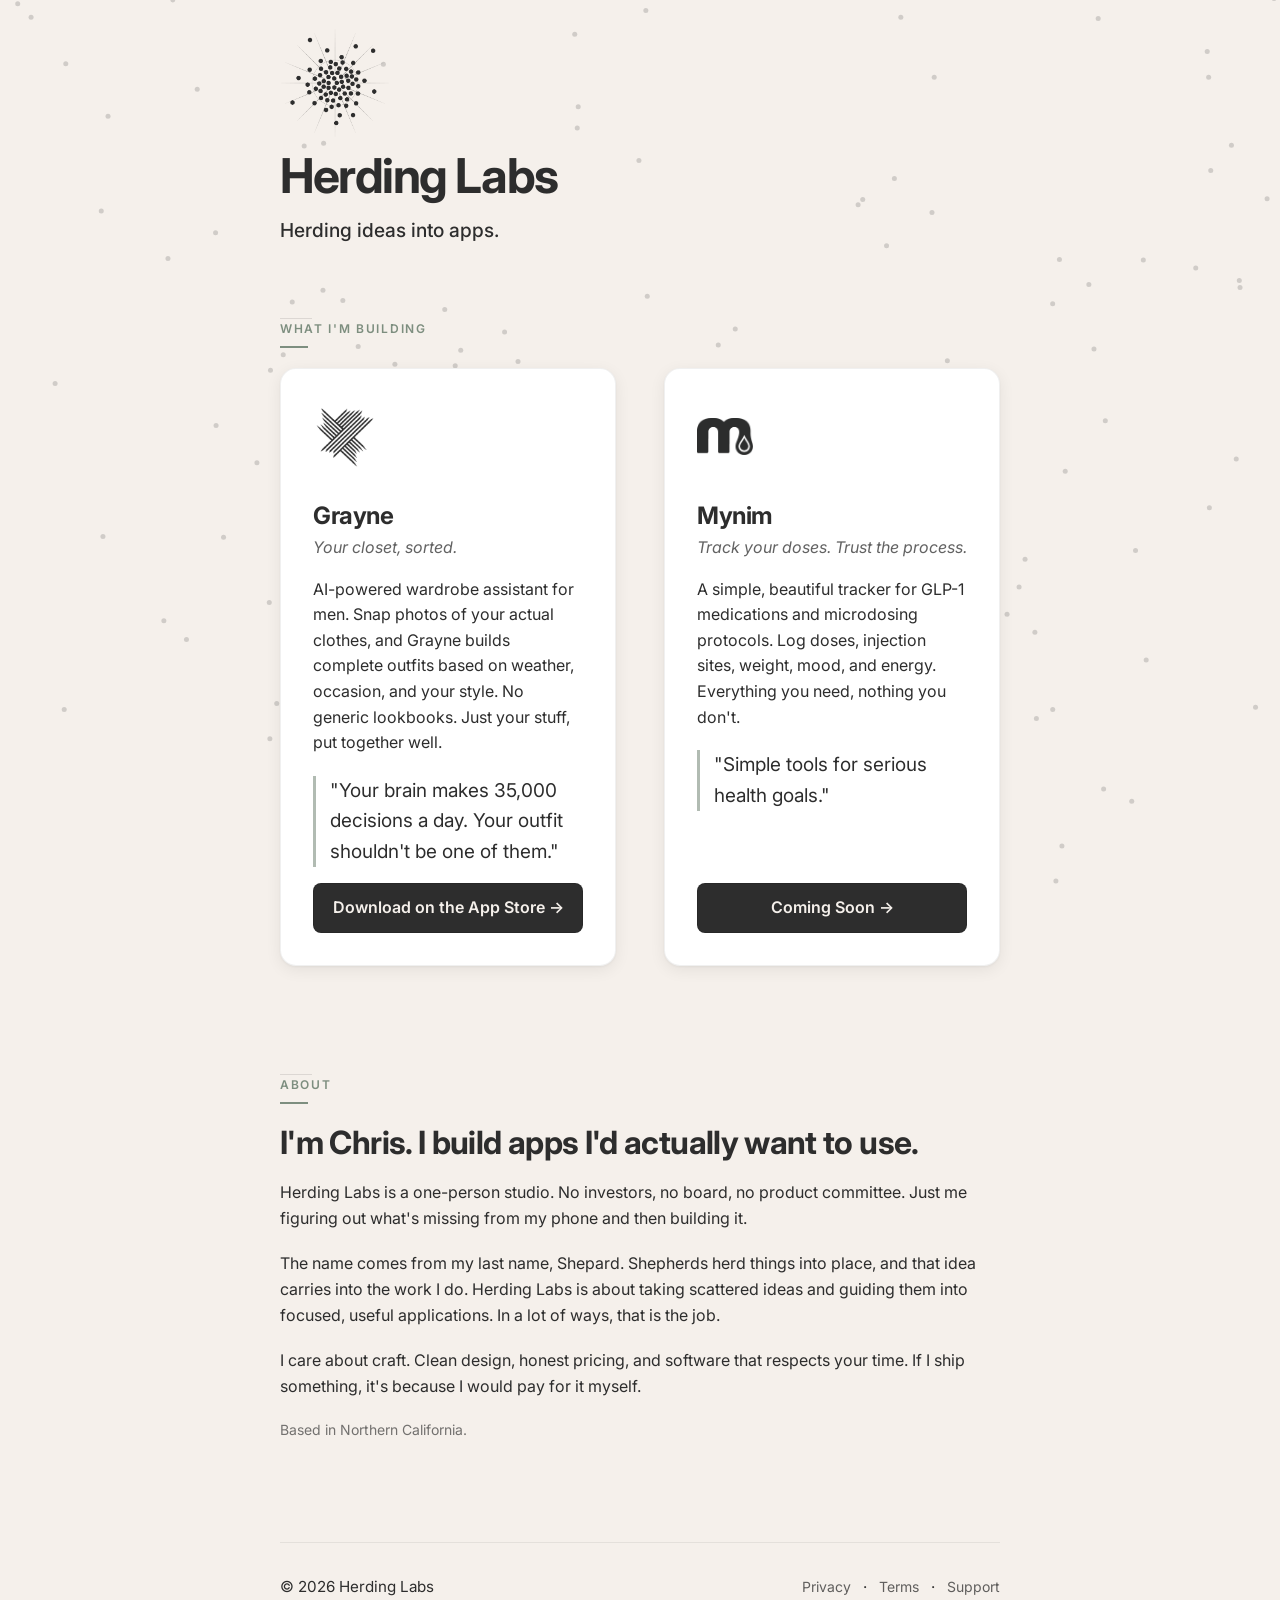
==== index.html @ 9fc919ca "copy: update about section with Chris's final text" ====
<!doctype html>
<html lang="en">
<head>
  <meta charset="UTF-8">
  <meta name="viewport" content="width=device-width, initial-scale=1.0">
  <title>Herding Labs</title>
  <link rel="icon" type="image/x-icon" href="favicon.ico">
  <link rel="apple-touch-icon" href="assets/apple-touch-icon.png">
  <link rel="preconnect" href="https://fonts.googleapis.com">
  <link rel="preconnect" href="https://fonts.gstatic.com" crossorigin>
  <link href="https://fonts.googleapis.com/css2?family=Inter:ital,wght@0,400;0,500;0,600;1,400&family=Source+Serif+4:opsz,wght@8..60,400&display=swap" rel="stylesheet">
  <link rel="stylesheet" href="css/style.css?v=5">
</head>
<body>
  <canvas id="dots-bg" aria-hidden="true"></canvas>
  <main class="site container">
    <header class="hero reveal">
      <img class="hero-logo" src="assets/hl-icon.png" alt="Herding Labs logo">
      <h1>Herding Labs</h1>
      <p>Herding ideas into apps.</p>
    </header>

    <section class="reveal">
      <p class="section-label">WHAT I'M BUILDING</p>
      <div class="apps-grid">
        <article class="app-card">
          <div class="app-card-content">
            <div class="icon-wrap"><img class="app-icon grayne-icon" src="assets/grayne-icon.png" alt="Grayne icon"></div>
            <h2>Grayne</h2>
            <p class="tagline">Your closet, sorted.</p>
            <p class="app-body">AI-powered wardrobe assistant for men. Snap photos of your actual clothes, and Grayne builds complete outfits based on weather, occasion, and your style. No generic lookbooks. Just your stuff, put together well.</p>
            <blockquote class="pull-quote">"Your brain makes 35,000 decisions a day. Your outfit shouldn't be one of them."</blockquote>
          </div>
          <a class="button" href="#">Download on the App Store &rarr;</a>
        </article>

        <article class="app-card">
          <div class="app-card-content">
            <div class="icon-wrap"><img class="app-icon mynim-icon" src="assets/mynim-icon.png" alt="Mynim icon"></div>
            <h2>Mynim</h2>
            <p class="tagline">Track your doses. Trust the process.</p>
            <p class="app-body">A simple, beautiful tracker for GLP-1 medications and microdosing protocols. Log doses, injection sites, weight, mood, and energy. Everything you need, nothing you don't.</p>
            <blockquote class="pull-quote">"Simple tools for serious health goals."</blockquote>
          </div>
          <a class="button" href="#">Coming Soon &rarr;</a>
        </article>
      </div>
    </section>

    <section class="about reveal">
      <p class="section-label">ABOUT</p>
      <h2>I'm Chris. I build apps I'd actually want to use.</h2>
      <p>Herding Labs is a one-person studio. No investors, no board, no product committee. Just me figuring out what's missing from my phone and then building it.</p>
      <p>The name comes from my last name, Shepard. Shepherds herd things into place, and that idea carries into the work I do. Herding Labs is about taking scattered ideas and guiding them into focused, useful applications. In a lot of ways, that is the job.</p>
      <p>I care about craft. Clean design, honest pricing, and software that respects your time. If I ship something, it's because I would pay for it myself.</p>
      <p class="about-aside">Based in Northern California.</p>
    </section>

    <footer class="site-footer reveal">
      <span>&copy; 2026 Herding Labs</span>
      <nav class="footer-links" aria-label="Footer">
        <a href="privacy/grayne.html">Privacy</a>
        <span>&middot;</span>
        <a href="terms.html">Terms</a>
        <span>&middot;</span>
        <a href="support.html">Support</a>
      </nav>
    </footer>
  </main>

  <script>
    const observer = new IntersectionObserver((entries) => {
      entries.forEach((entry) => {
        if (entry.isIntersecting) {
          entry.target.classList.add('visible');
          observer.unobserve(entry.target);
        }
      });
    }, { threshold: 0.18 });

    document.querySelectorAll('.reveal').forEach((el) => observer.observe(el));
  </script>
  <script src="js/dots.js"></script>
</body>
</html>
---- css/style.css ----
:root {
  --bg: #F5F0EB;
  --text: #2D2D2D;
  --sage: #7D8E7F;
  --white: #FFFFFF;
  --shadow: 0 1px 3px rgba(0, 0, 0, 0.05), 0 4px 16px rgba(0, 0, 0, 0.07);
}

/* ── Dot animation canvas ─────────────────────────────────────────────────── */
#dots-bg {
  position: fixed;
  inset: 0;
  width: 100%;
  height: 100%;
  pointer-events: none;
  z-index: 0;
}

main.site {
  position: relative;
  z-index: 1;
}

* {
  box-sizing: border-box;
}

html {
  scroll-behavior: smooth;
}

body {
  margin: 0;
  background: var(--bg);
  color: var(--text);
  font-family: "Inter", "Source Serif 4", serif;
  line-height: 1.6;
  padding: 0 40px;
}

a {
  color: inherit;
}

.container,
.site {
  width: 100%;
  max-width: 720px;
  margin: 0 auto;
}

:focus-visible {
  outline: 2px solid #7D8E7F;
  outline-offset: 3px;
  border-radius: 4px;
}

.site-header {
  padding-top: 48px;
}

.brand {
  display: inline-flex;
  align-items: center;
  gap: 12px;
  text-decoration: none;
  font-weight: 600;
}

.hero {
  padding-top: 28px;
}

.hero-logo {
  width: 110px;
  height: 110px;
  display: block;
  margin-bottom: 12px;
  object-fit: contain;
}

h1 {
  margin: 0;
  font-size: clamp(2rem, 5vw, 3rem);
  line-height: 1.1;
  letter-spacing: -0.03em;
}

.hero p {
  margin-top: 12px;
  font-size: 1.2rem;
  font-weight: 500;
}

section {
  margin-top: 100px;
}

.hero + section {
  margin-top: 64px;
}

.section-label {
  margin: 0 0 20px;
  font-size: 12px;
  letter-spacing: 0.14em;
  text-transform: uppercase;
  color: var(--sage);
  font-weight: 600;
  display: inline-block;
}

.section-label::before {
  content: "";
  display: block;
  width: 32px;
  border-bottom: 1px solid rgba(45, 45, 45, 0.12);
  margin-top: 8px;
}

.section-label::after {
  content: "";
  display: block;
  width: 28px;
  height: 2px;
  background: var(--sage);
  margin-top: 8px;
}

.apps-grid {
  display: flex;
  gap: 48px;
}

.app-card {
  flex: 1;
  background: var(--white);
  border-radius: 16px;
  box-shadow: var(--shadow);
  border: 1px solid rgba(45, 45, 45, 0.07);
  padding: 32px;
  display: flex;
  flex-direction: column;
}

.app-card-content {
  flex: 1;
  display: flex;
  flex-direction: column;
  margin-bottom: 16px;
}

.icon-wrap {
  height: 72px;
  display: flex;
  align-items: center;
  margin-bottom: 24px;
}

.app-icon {
  width: 80px;
  height: 80px;
  border-radius: 20px;
  display: block;
}

.app-card h2 {
  margin: 0;
  font-size: 1.5rem;
  letter-spacing: -0.02em;
}

.tagline {
  margin: 8px 0 16px;
  font-style: italic;
  color: rgba(45, 45, 45, 0.75);
}

.app-card p {
  margin-top: 0;
}

.app-body {
  margin: 0;
}

.pull-quote {
  font-size: 19px;
  color: #2D2D2D;
  border-left: 3px solid rgba(125, 142, 127, 0.6);
  padding-left: 14px;
  margin: 20px 0 0;
}

.button {
  display: inline-flex;
  align-items: center;
  justify-content: center;
  min-height: 48px;
  background: var(--text);
  color: var(--bg);
  border-radius: 8px;
  border: 1px solid rgba(0, 0, 0, 0.12);
  text-decoration: none;
  padding: 11px 14px;
  font-weight: 600;
  transition: background-color 180ms ease, transform 120ms ease;
}

.button:hover,
.button:focus-visible {
  background: #444444;
}

.button:active {
  transform: translateY(1px);
}

.about h2 {
  margin: 0 0 18px;
  font-size: clamp(1.6rem, 3.2vw, 2rem);
  line-height: 1.2;
  letter-spacing: -0.02em;
}

.about p {
  margin: 0 0 20px;
}

.about-aside {
  font-size: 14px;
  color: rgba(45, 45, 45, 0.65);
}

.site-footer {
  margin-top: 100px;
  padding: 32px 0 42px;
  border-top: 1px solid rgba(45, 45, 45, 0.08);
  display: flex;
  justify-content: space-between;
  gap: 18px;
  font-size: 0.95rem;
}

.footer-links {
  display: flex;
  align-items: center;
  gap: 12px;
}

.site-footer a {
  font-size: 14px;
  text-decoration: none;
  color: rgba(45, 45, 45, 0.75);
}

.site-footer a:hover {
  color: #2D2D2D;
  text-decoration: underline;
}

.site-footer a:focus-visible {
  color: #2D2D2D;
  text-decoration: underline;
  outline: 2px solid #7D8E7F;
  outline-offset: 2px;
}

.prose {
  max-width: 65ch;
  line-height: 1.7;
}

.page-title {
  margin: 18px 0 22px;
  font-size: clamp(1.8rem, 4vw, 2.4rem);
  line-height: 1.2;
  letter-spacing: -0.02em;
}

.prose h2 {
  margin: 38px 0 10px;
  font-size: 1.15rem;
}

.notice {
  border-left: 3px solid var(--sage);
  padding: 14px 0 14px 16px;
  margin: 0 0 20px;
  background: rgba(125, 142, 127, 0.08);
  border-radius: 4px;
}

.support-copy {
  white-space: pre-line;
  margin-bottom: 34px;
}

.reveal {
  opacity: 0;
  transform: translateY(6px);
  transition: opacity 300ms ease, transform 300ms ease;
}

.reveal.visible {
  opacity: 1;
  transform: translateY(0);
}

@media (max-width: 768px) {
  body {
    padding: 0 24px;
    line-height: 1.65;
  }

  .site-header {
    padding-top: 32px;
  }

  .hero {
    padding-top: 22px;
  }

  section {
    margin-top: 60px;
  }

  .apps-grid {
    flex-direction: column;
    gap: 24px;
  }

  .app-card {
    padding: 24px;
  }

  .app-card-content {
    min-height: auto;
  }

  .site-footer {
    margin-top: 60px;
    flex-direction: column;
    align-items: flex-start;
    gap: 8px;
  }
}

.grayne-icon {
  width: 64px;
  height: 64px;
}

.mynim-icon {
  width: 56px;
  height: auto;
  border-radius: 0;
}
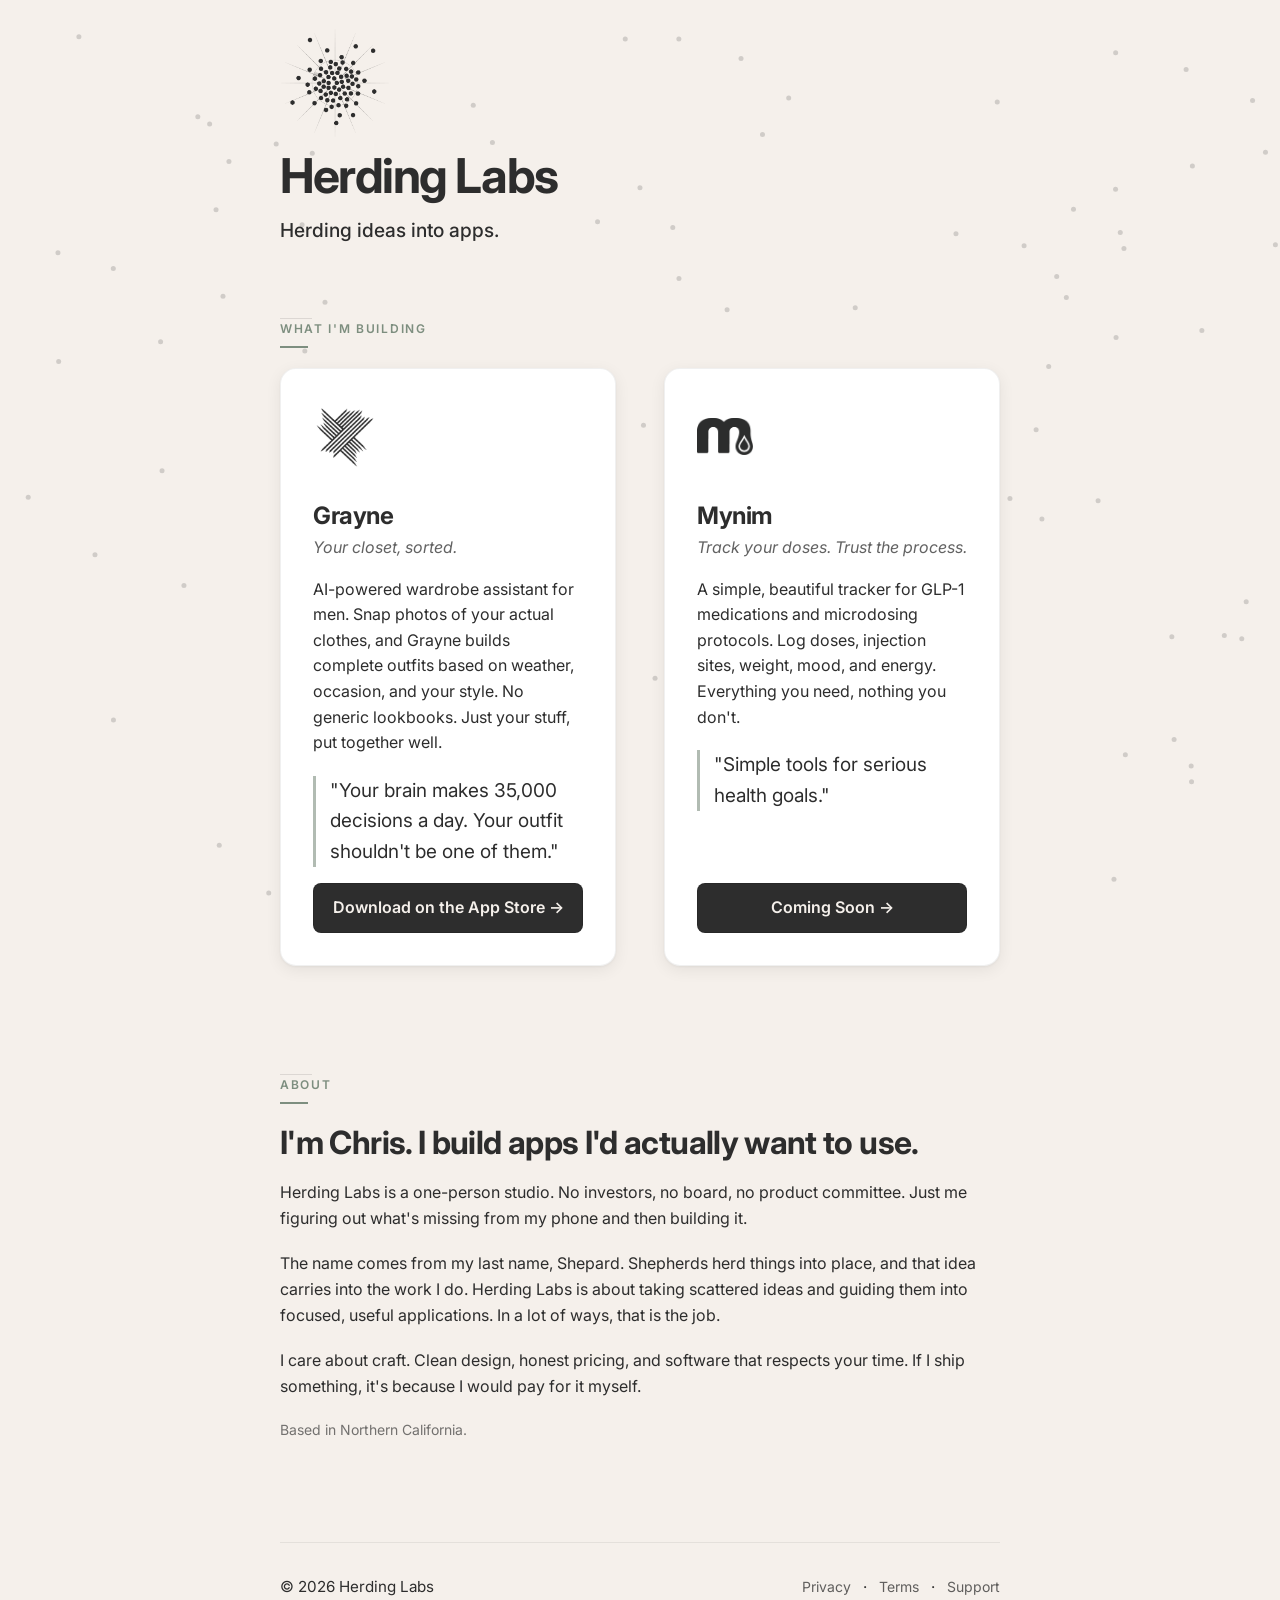
==== commit 995091d3: "fix: real App Store link + grayne.app link on card title" ====
--- a/index.html
+++ b/index.html
@@ -26,12 +26,12 @@
         <article class="app-card">
           <div class="app-card-content">
             <div class="icon-wrap"><img class="app-icon grayne-icon" src="assets/grayne-icon.png" alt="Grayne icon"></div>
-            <h2>Grayne</h2>
+            <h2><a href="https://grayne.app" target="_blank" rel="noopener" style="color:inherit;text-decoration:none;">Grayne</a></h2>
             <p class="tagline">Your closet, sorted.</p>
             <p class="app-body">AI-powered wardrobe assistant for men. Snap photos of your actual clothes, and Grayne builds complete outfits based on weather, occasion, and your style. No generic lookbooks. Just your stuff, put together well.</p>
             <blockquote class="pull-quote">"Your brain makes 35,000 decisions a day. Your outfit shouldn't be one of them."</blockquote>
           </div>
-          <a class="button" href="#">Download on the App Store &rarr;</a>
+          <a class="button" href="https://apps.apple.com/us/app/grayne-ai-wardrobe-for-men/id6758533844" target="_blank" rel="noopener">Download on the App Store &rarr;</a>
         </article>
 
         <article class="app-card">
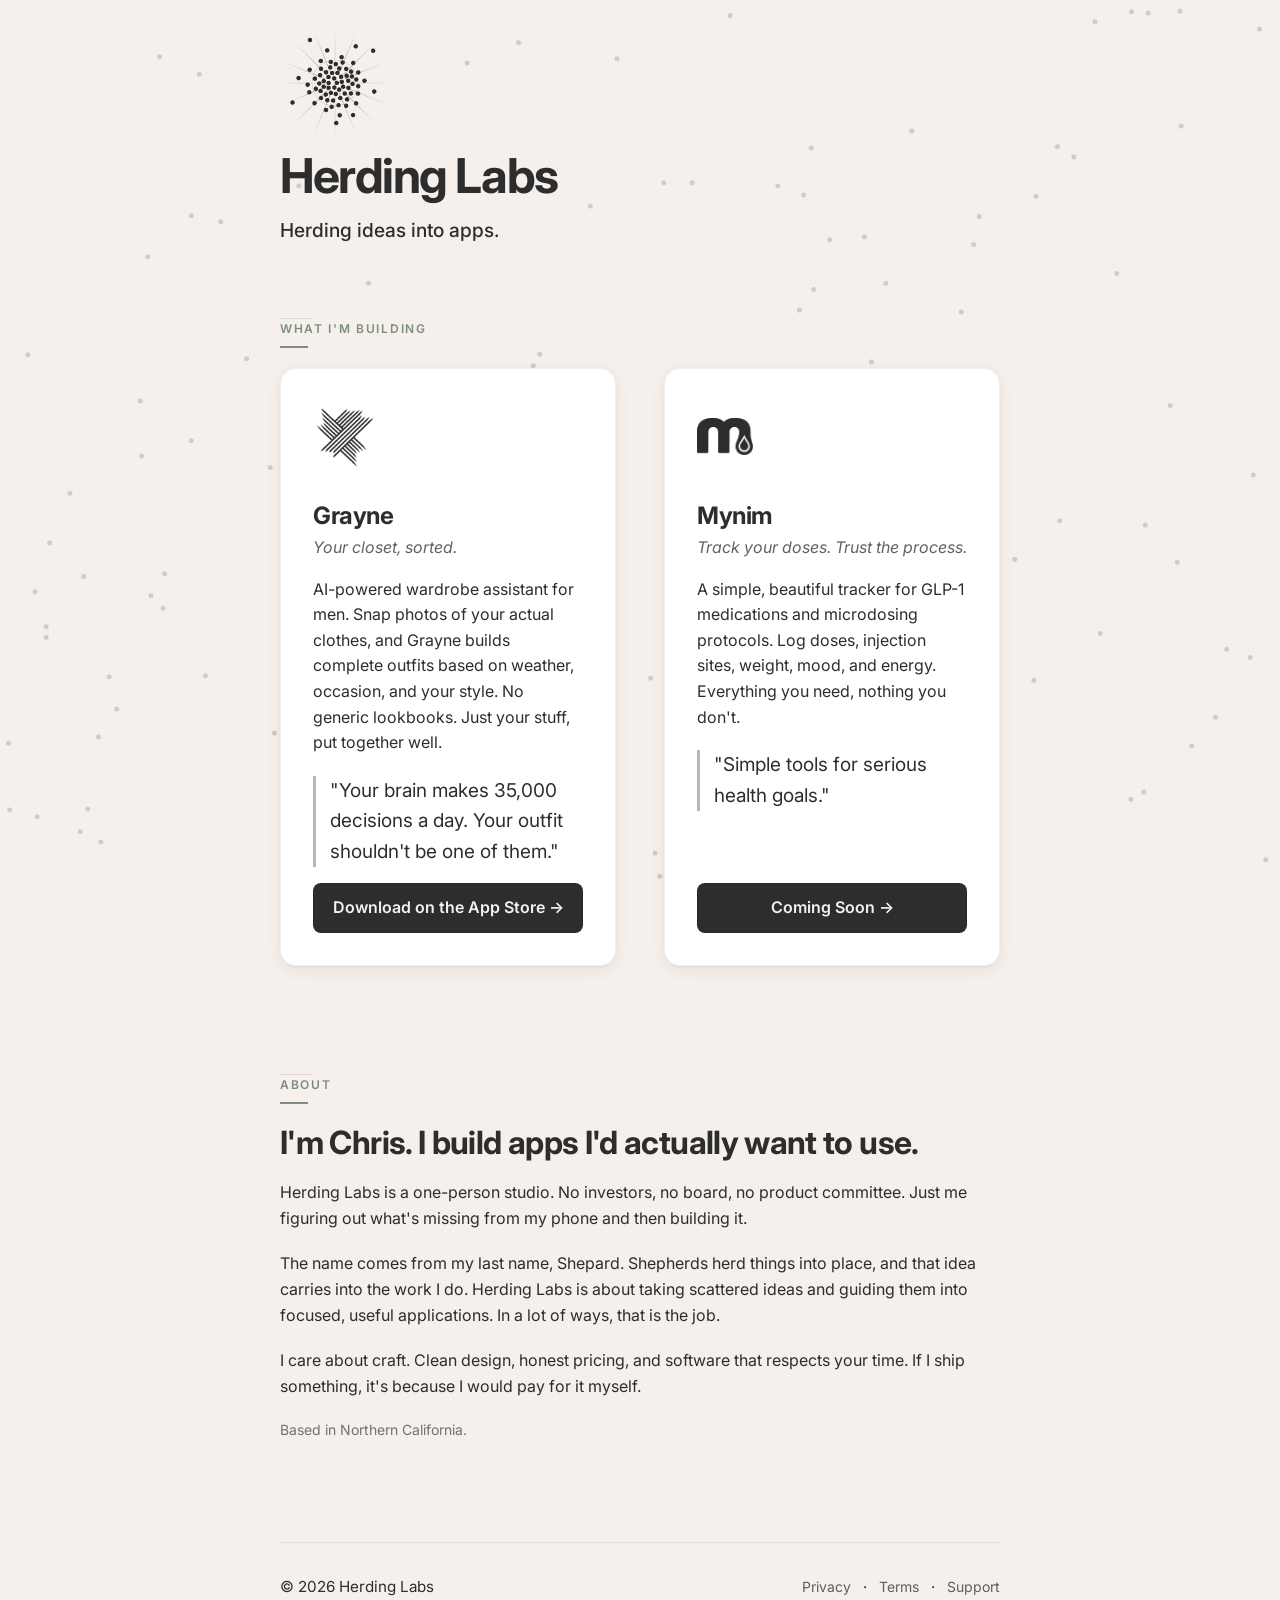
==== commit 284d0eef: "feat: generic privacy/terms/support pages, real logo, privacy.html master policy" ====
--- a/index.html
+++ b/index.html
@@ -59,7 +59,7 @@
     <footer class="site-footer reveal">
       <span>&copy; 2026 Herding Labs</span>
       <nav class="footer-links" aria-label="Footer">
-        <a href="privacy/grayne.html">Privacy</a>
+        <a href="privacy.html">Privacy</a>
         <span>&middot;</span>
         <a href="terms.html">Terms</a>
         <span>&middot;</span>
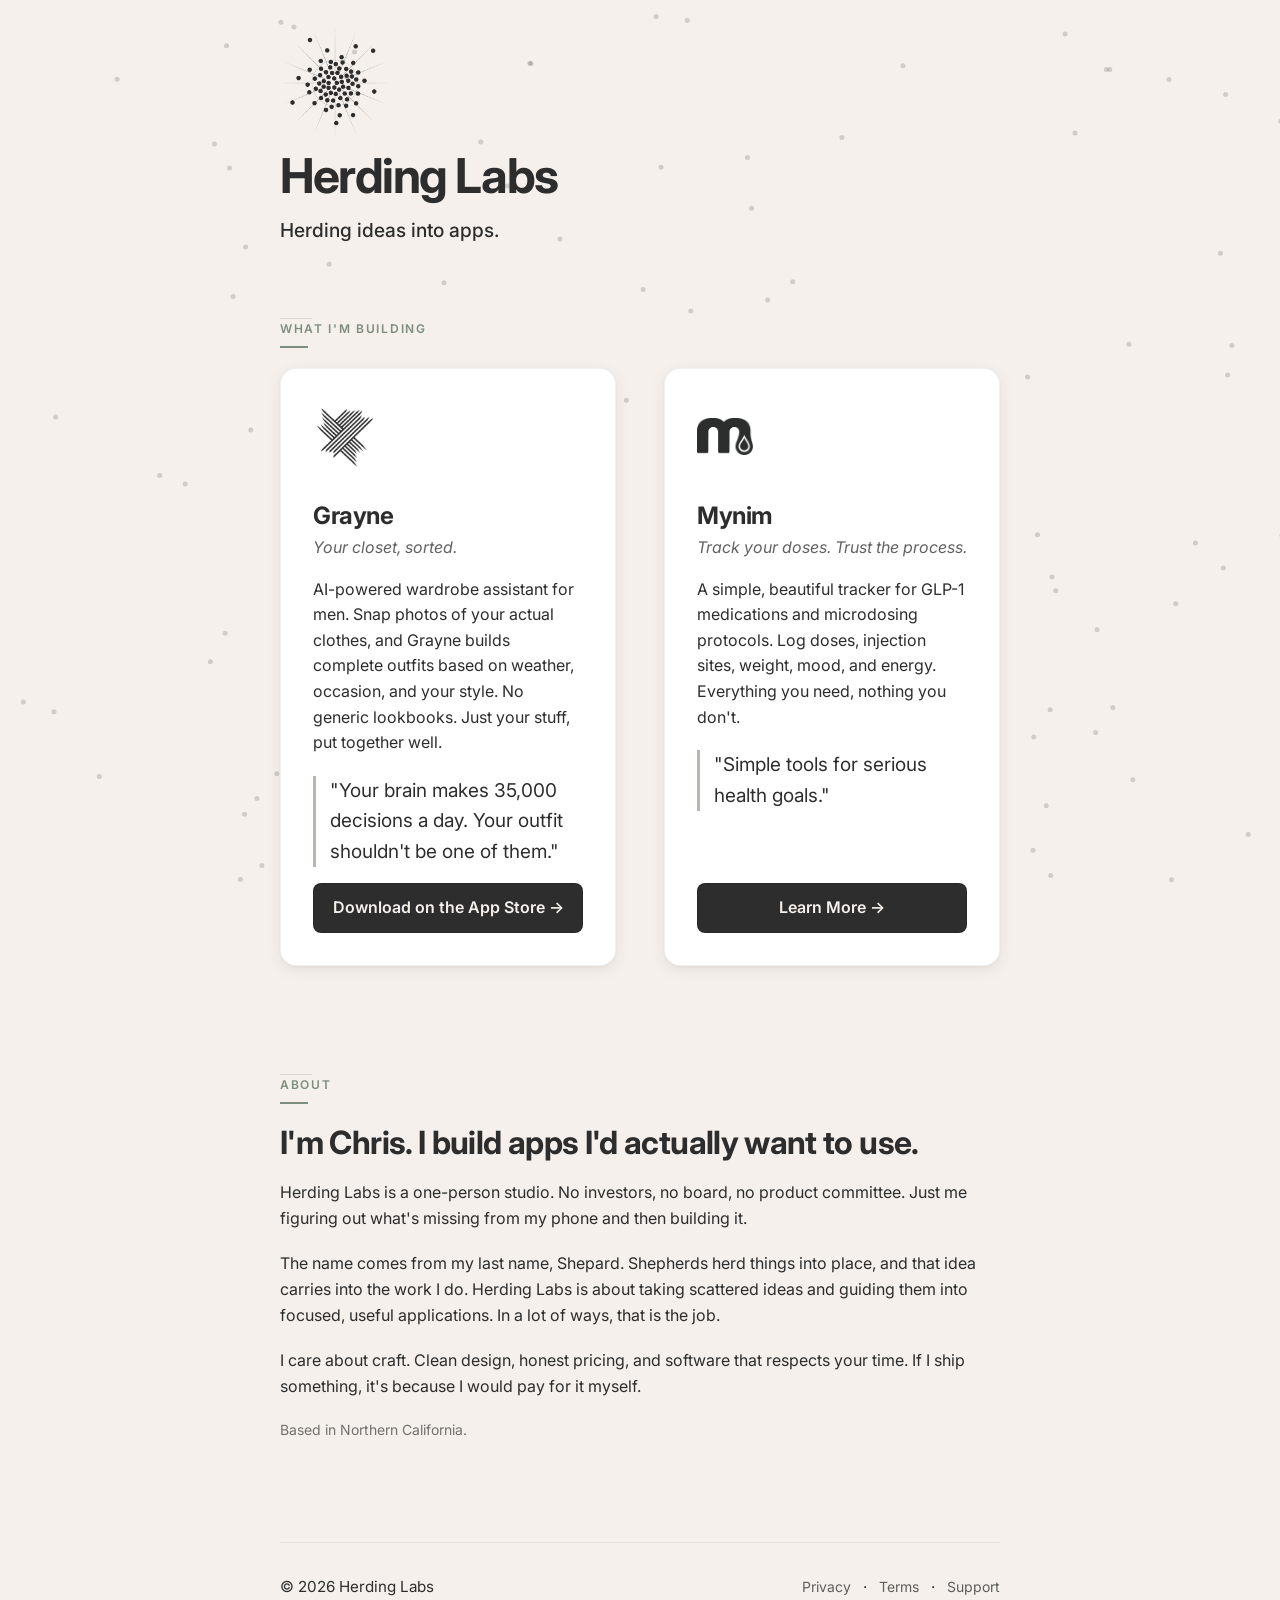
==== commit 49c4a3fb: "feat: add Mynim landing page at /mynim, link from homepage" ====
--- a/index.html
+++ b/index.html
@@ -42,7 +42,7 @@
             <p class="app-body">A simple, beautiful tracker for GLP-1 medications and microdosing protocols. Log doses, injection sites, weight, mood, and energy. Everything you need, nothing you don't.</p>
             <blockquote class="pull-quote">"Simple tools for serious health goals."</blockquote>
           </div>
-          <a class="button" href="#">Coming Soon &rarr;</a>
+          <a class="button" href="/mynim/">Learn More &rarr;</a>
         </article>
       </div>
     </section>
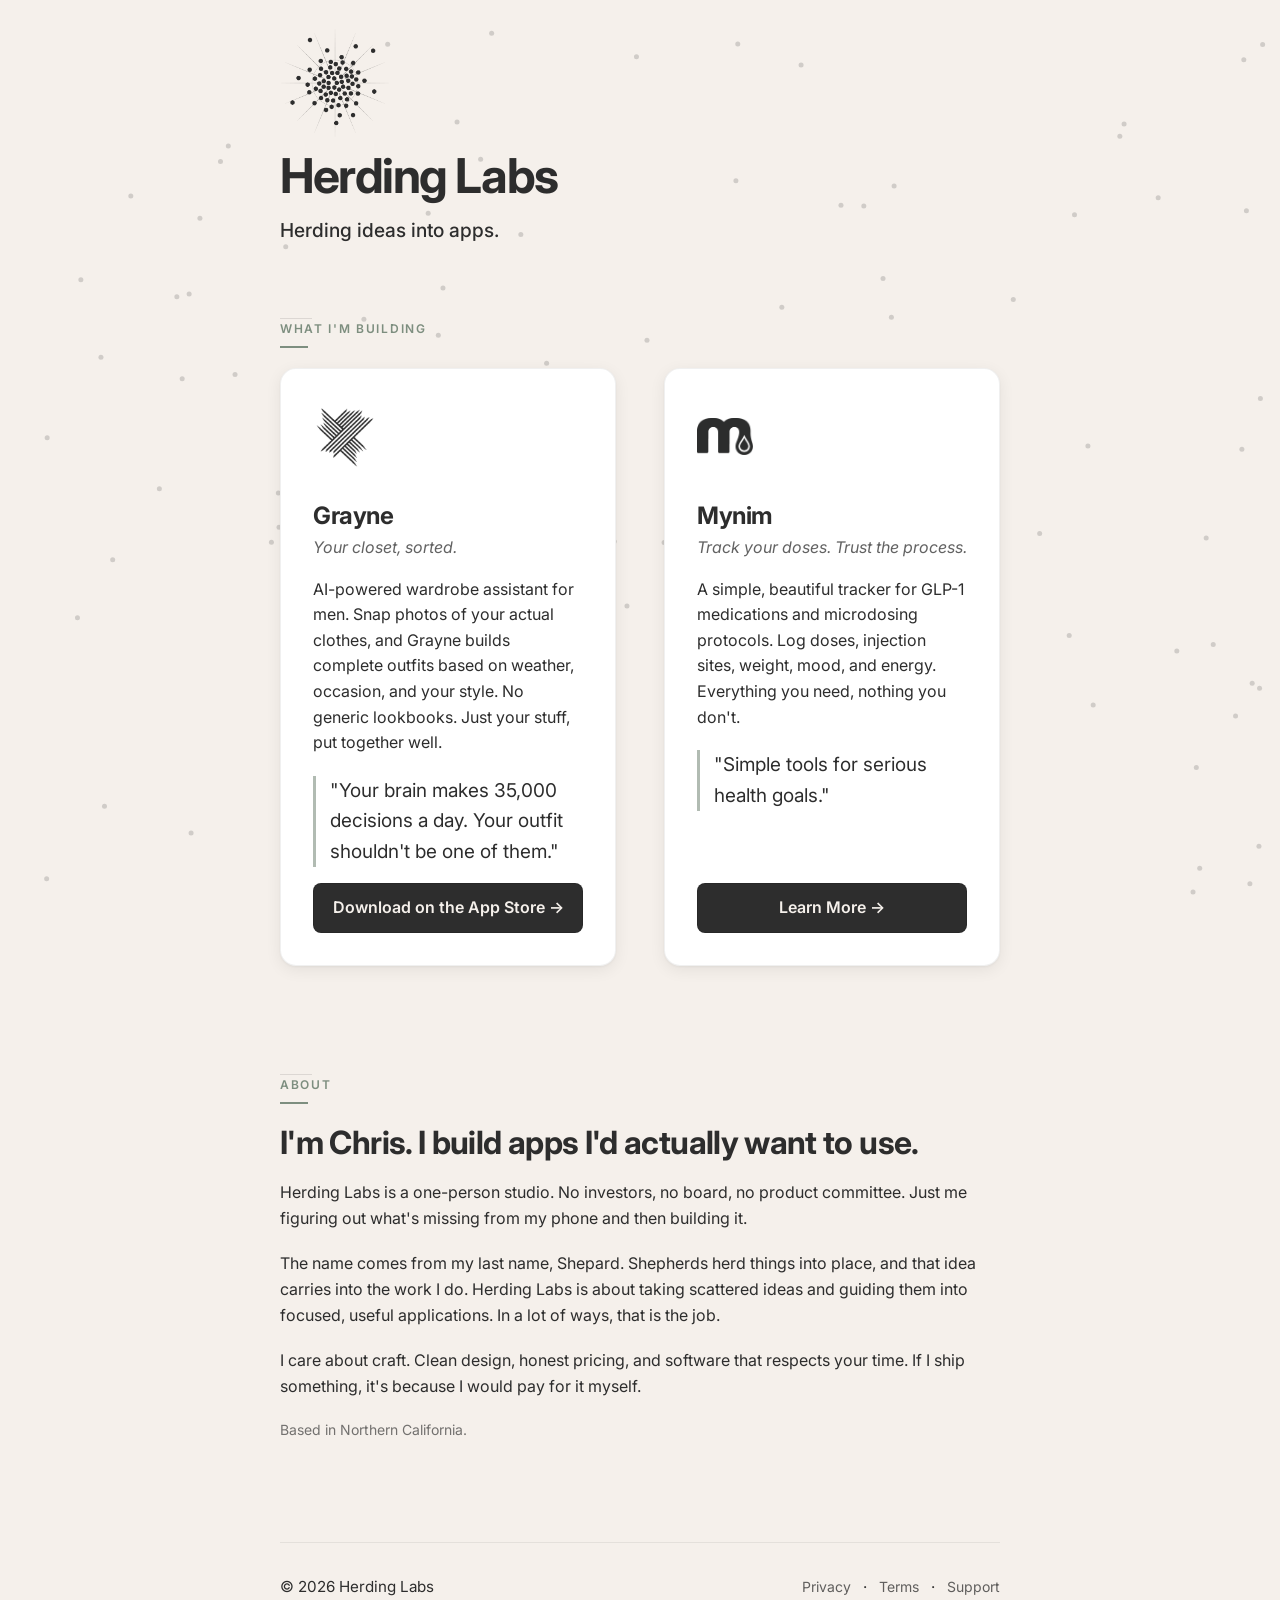
==== commit b84ab60e: "feat: icons and titles link to app pages, open in new tab" ====
--- a/index.html
+++ b/index.html
@@ -25,7 +25,7 @@
       <div class="apps-grid">
         <article class="app-card">
           <div class="app-card-content">
-            <div class="icon-wrap"><img class="app-icon grayne-icon" src="assets/grayne-icon.png" alt="Grayne icon"></div>
+            <div class="icon-wrap"><a href="https://grayne.app" target="_blank" rel="noopener"><img class="app-icon grayne-icon" src="assets/grayne-icon.png" alt="Grayne icon"></a></div>
             <h2><a href="https://grayne.app" target="_blank" rel="noopener" style="color:inherit;text-decoration:none;">Grayne</a></h2>
             <p class="tagline">Your closet, sorted.</p>
             <p class="app-body">AI-powered wardrobe assistant for men. Snap photos of your actual clothes, and Grayne builds complete outfits based on weather, occasion, and your style. No generic lookbooks. Just your stuff, put together well.</p>
@@ -36,13 +36,13 @@
 
         <article class="app-card">
           <div class="app-card-content">
-            <div class="icon-wrap"><img class="app-icon mynim-icon" src="assets/mynim-icon.png" alt="Mynim icon"></div>
-            <h2>Mynim</h2>
+            <div class="icon-wrap"><a href="/mynim/" target="_blank" rel="noopener"><img class="app-icon mynim-icon" src="assets/mynim-icon.png" alt="Mynim icon"></a></div>
+            <h2><a href="/mynim/" target="_blank" rel="noopener" style="color:inherit;text-decoration:none;">Mynim</a></h2>
             <p class="tagline">Track your doses. Trust the process.</p>
             <p class="app-body">A simple, beautiful tracker for GLP-1 medications and microdosing protocols. Log doses, injection sites, weight, mood, and energy. Everything you need, nothing you don't.</p>
             <blockquote class="pull-quote">"Simple tools for serious health goals."</blockquote>
           </div>
-          <a class="button" href="/mynim/">Learn More &rarr;</a>
+          <a class="button" href="/mynim/" target="_blank" rel="noopener">Learn More &rarr;</a>
         </article>
       </div>
     </section>
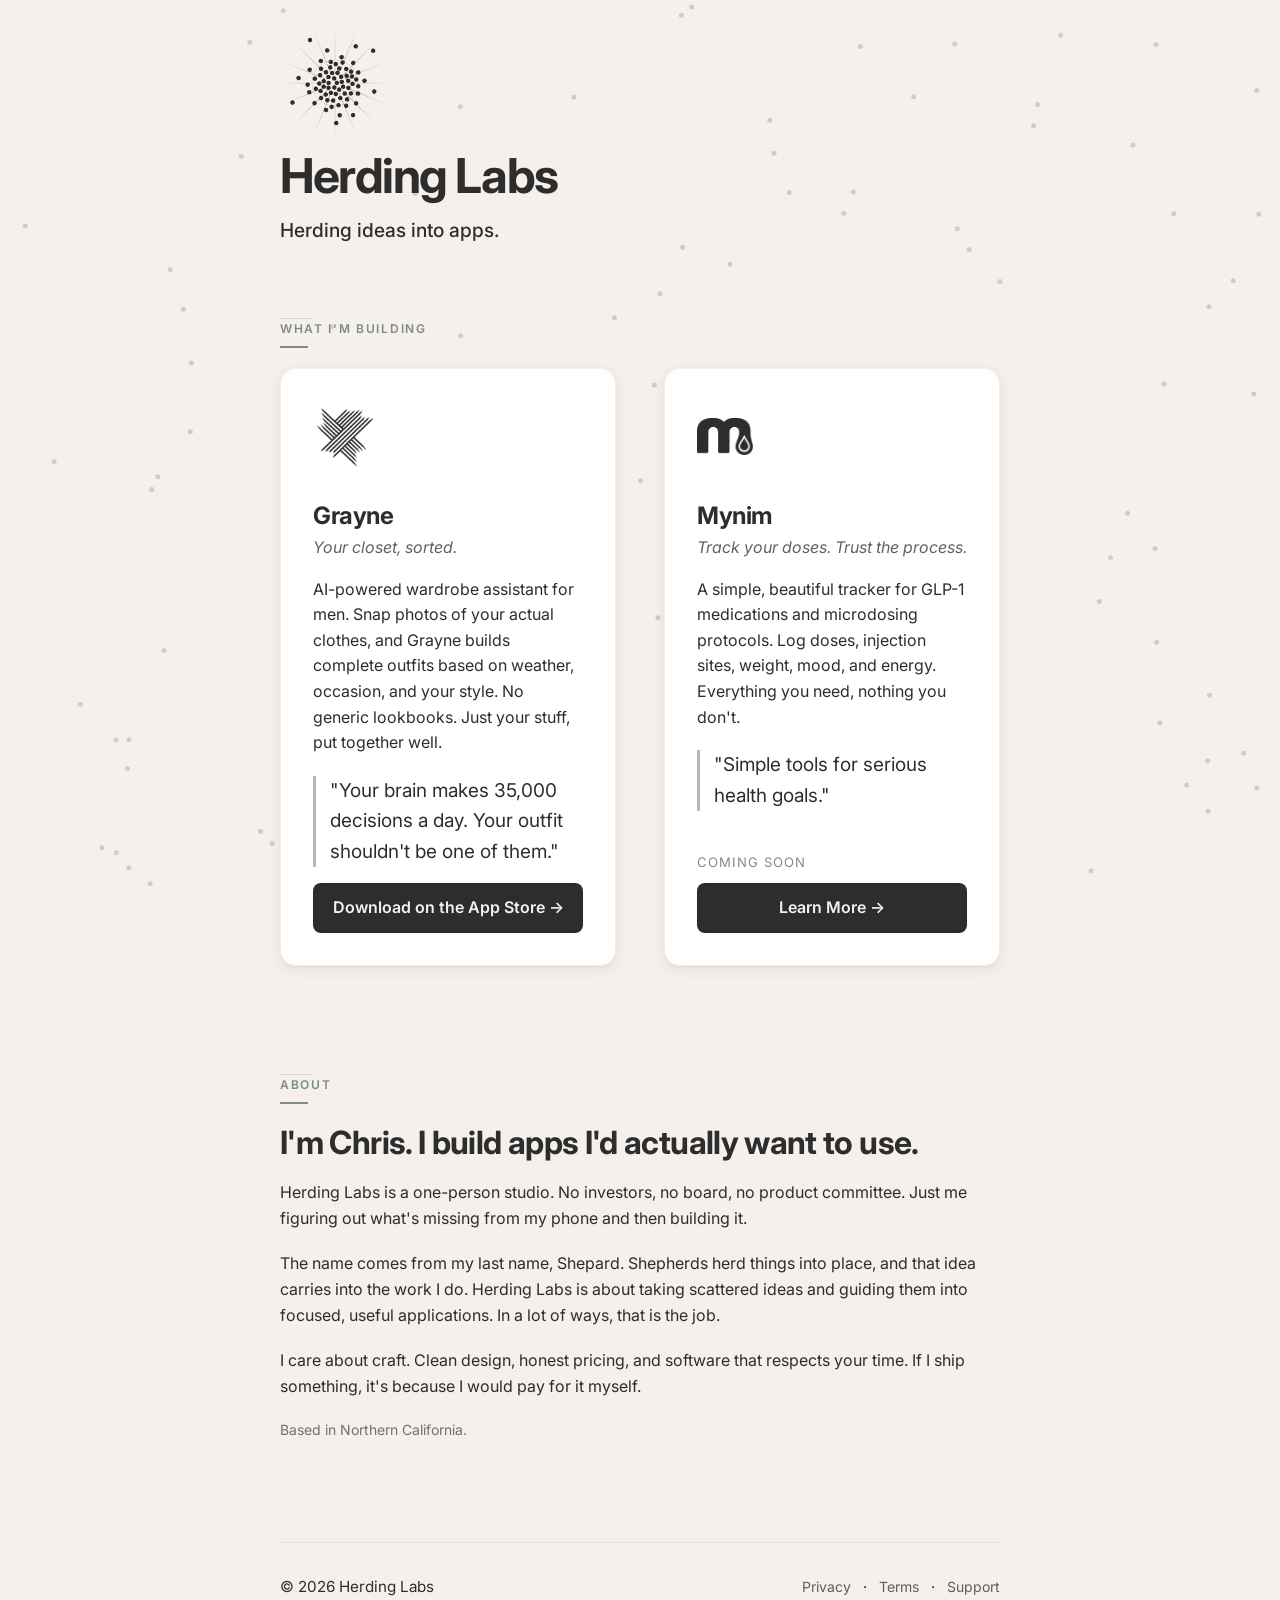
==== commit 5855a640: "feat: add Coming Soon label under Mynim card" ====
--- a/index.html
+++ b/index.html
@@ -42,6 +42,7 @@
             <p class="app-body">A simple, beautiful tracker for GLP-1 medications and microdosing protocols. Log doses, injection sites, weight, mood, and energy. Everything you need, nothing you don't.</p>
             <blockquote class="pull-quote">"Simple tools for serious health goals."</blockquote>
           </div>
+          <p style="font-size:0.82rem; color:#888; text-transform:uppercase; letter-spacing:0.08em; margin: 0 0 10px;">Coming Soon</p>
           <a class="button" href="/mynim/" target="_blank" rel="noopener">Learn More &rarr;</a>
         </article>
       </div>
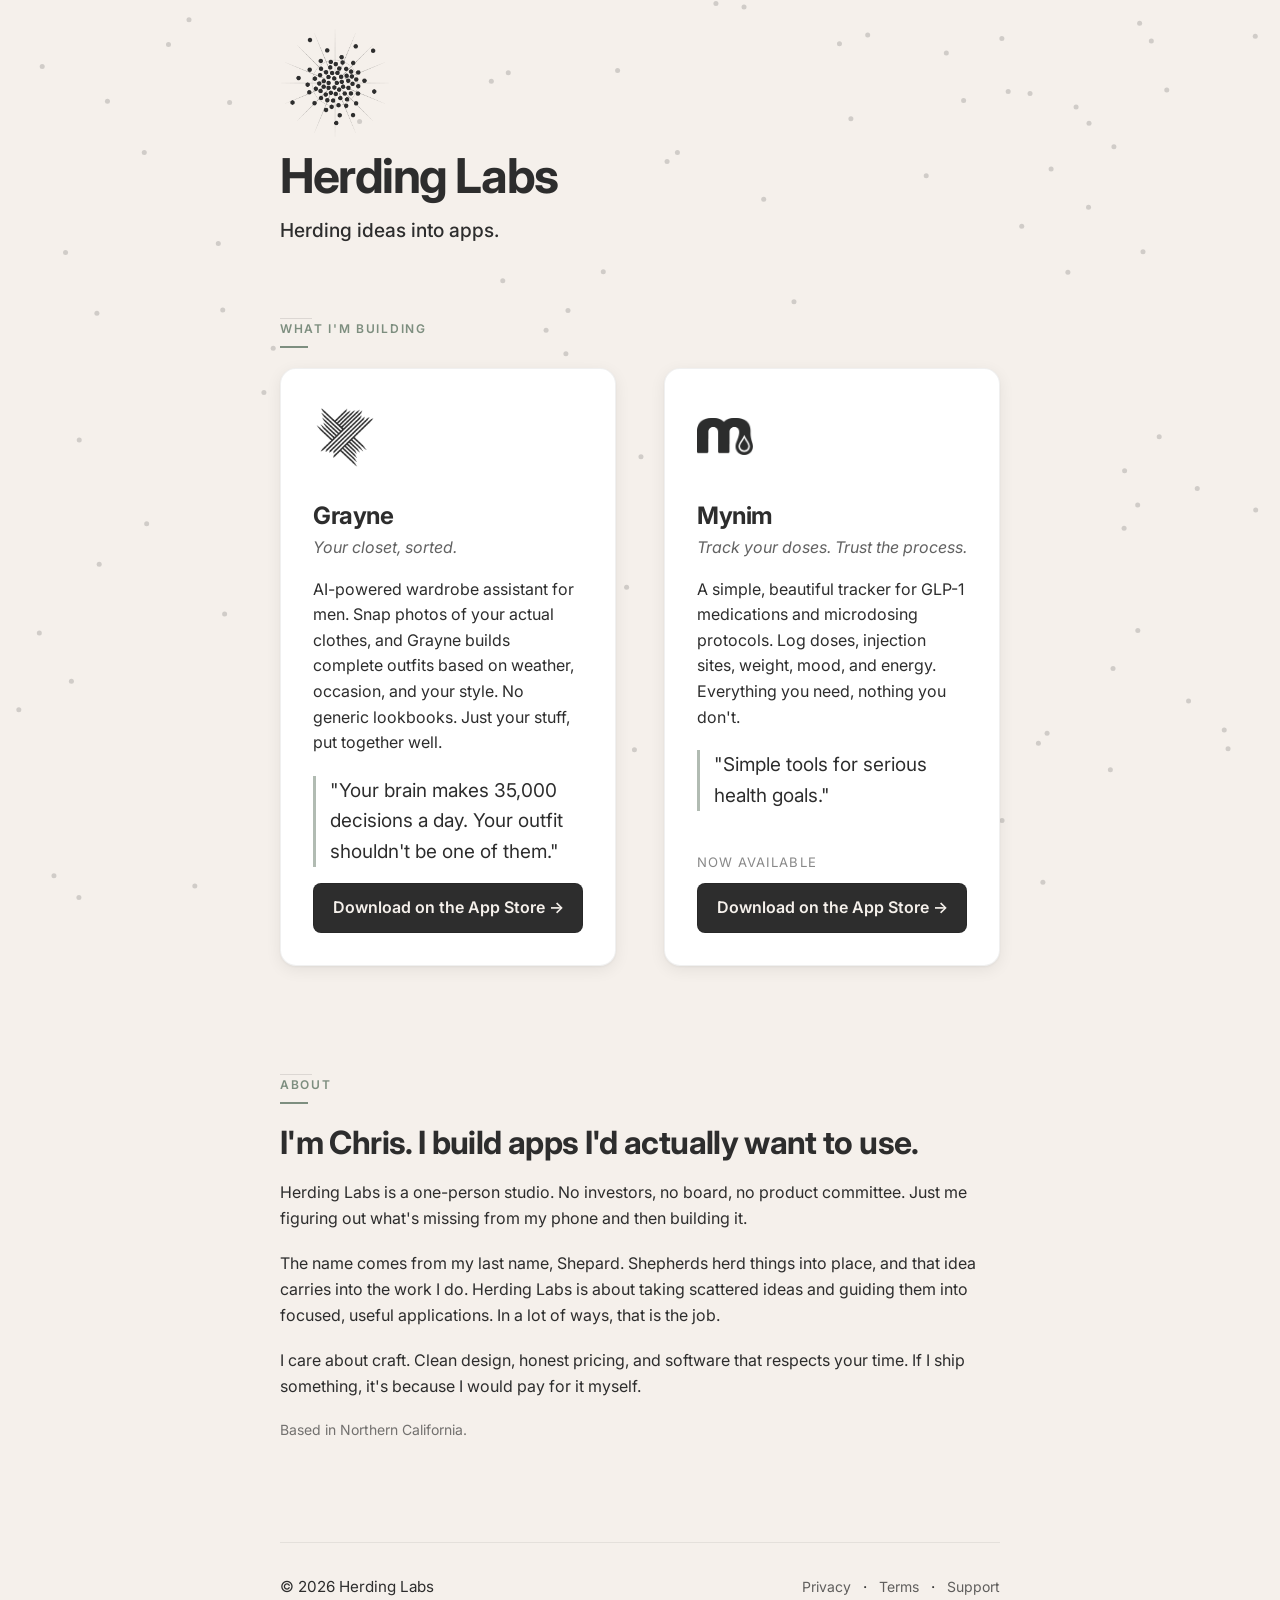
==== commit 798353be: "feat: update Herding Labs Mynim links for launch" ====
--- a/index.html
+++ b/index.html
@@ -42,8 +42,8 @@
             <p class="app-body">A simple, beautiful tracker for GLP-1 medications and microdosing protocols. Log doses, injection sites, weight, mood, and energy. Everything you need, nothing you don't.</p>
             <blockquote class="pull-quote">"Simple tools for serious health goals."</blockquote>
           </div>
-          <p style="font-size:0.82rem; color:#888; text-transform:uppercase; letter-spacing:0.08em; margin: 0 0 10px;">Coming Soon</p>
-          <a class="button" href="/mynim/" target="_blank" rel="noopener">Learn More &rarr;</a>
+          <p style="font-size:0.82rem; color:#888; text-transform:uppercase; letter-spacing:0.08em; margin: 0 0 10px;">Now Available</p>
+          <a class="button" href="https://apps.apple.com/us/app/mynim-glp-1-microdose-tracker/id6760589600" target="_blank" rel="noopener">Download on the App Store &rarr;</a>
         </article>
       </div>
     </section>
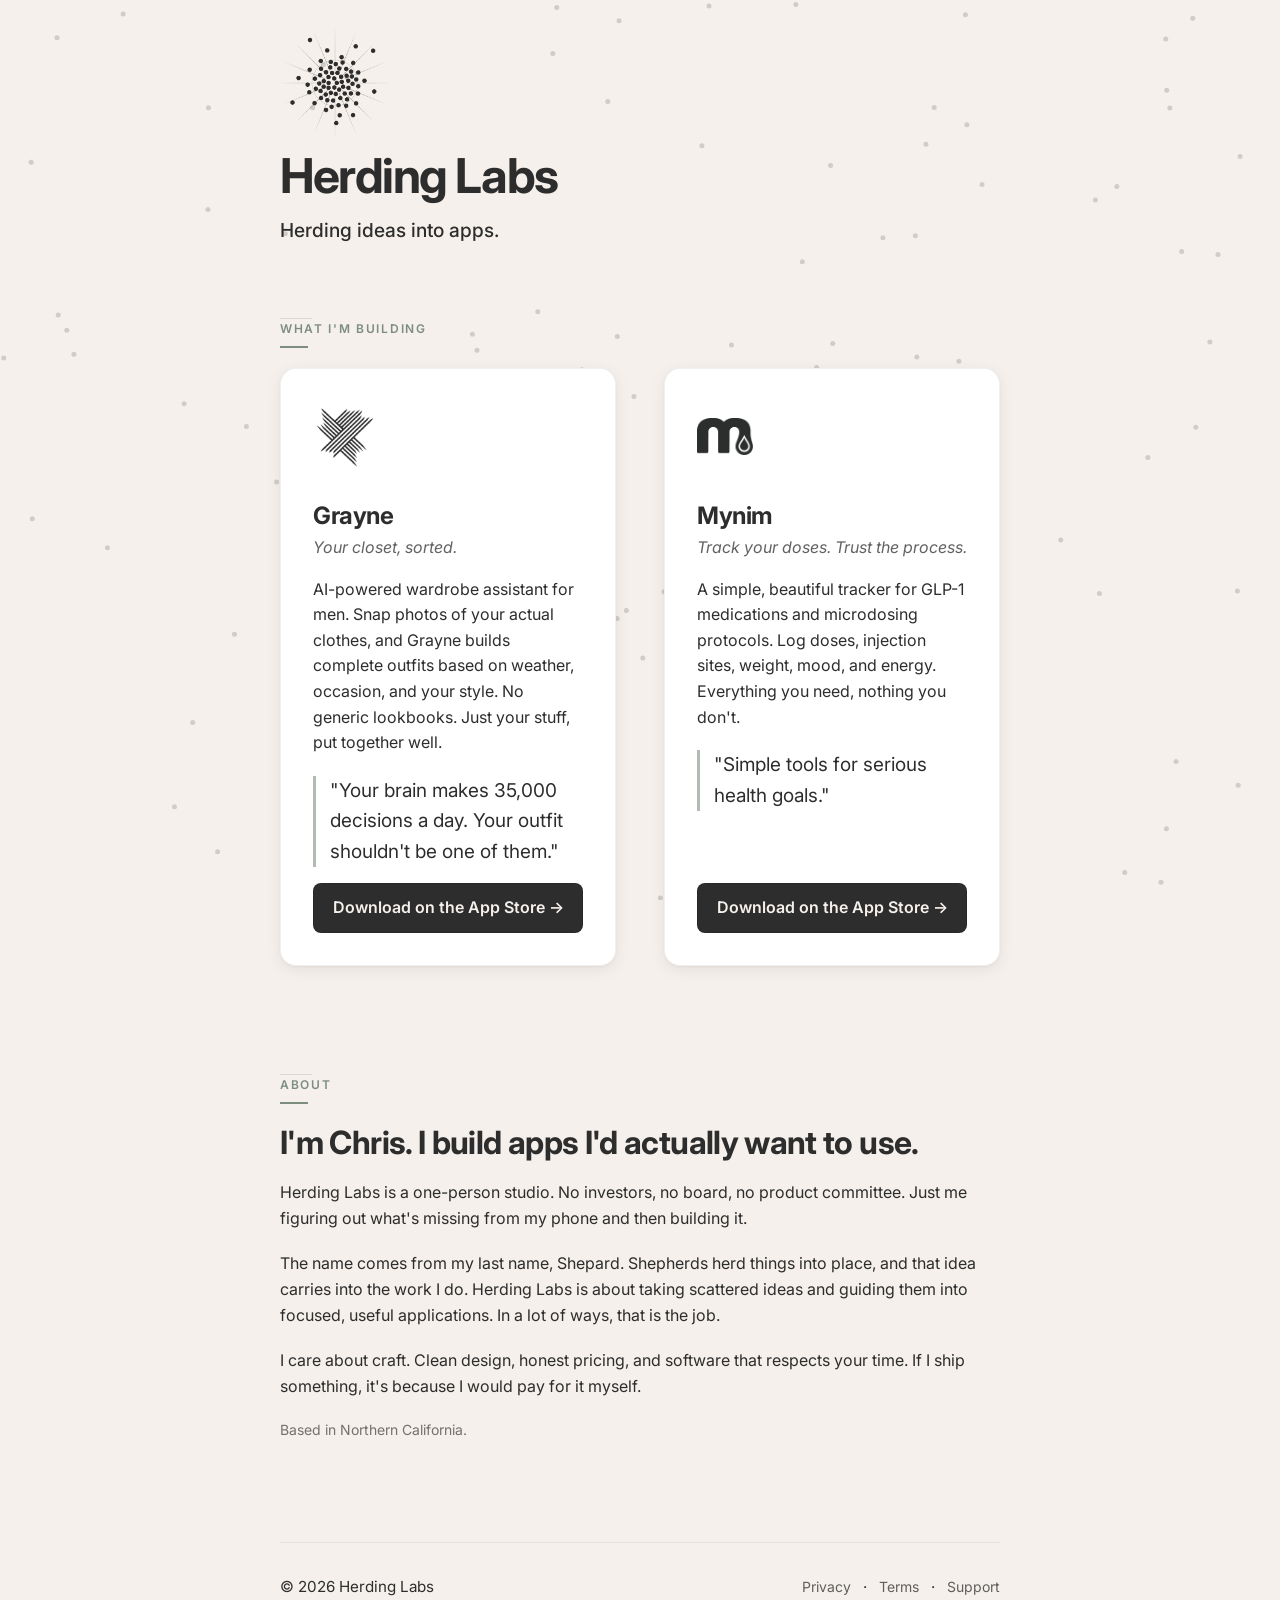
==== commit c91d05b1: "fix: remove Mynim availability label" ====
--- a/index.html
+++ b/index.html
@@ -42,7 +42,6 @@
             <p class="app-body">A simple, beautiful tracker for GLP-1 medications and microdosing protocols. Log doses, injection sites, weight, mood, and energy. Everything you need, nothing you don't.</p>
             <blockquote class="pull-quote">"Simple tools for serious health goals."</blockquote>
           </div>
-          <p style="font-size:0.82rem; color:#888; text-transform:uppercase; letter-spacing:0.08em; margin: 0 0 10px;">Now Available</p>
           <a class="button" href="https://apps.apple.com/us/app/mynim-glp-1-microdose-tracker/id6760589600" target="_blank" rel="noopener">Download on the App Store &rarr;</a>
         </article>
       </div>
